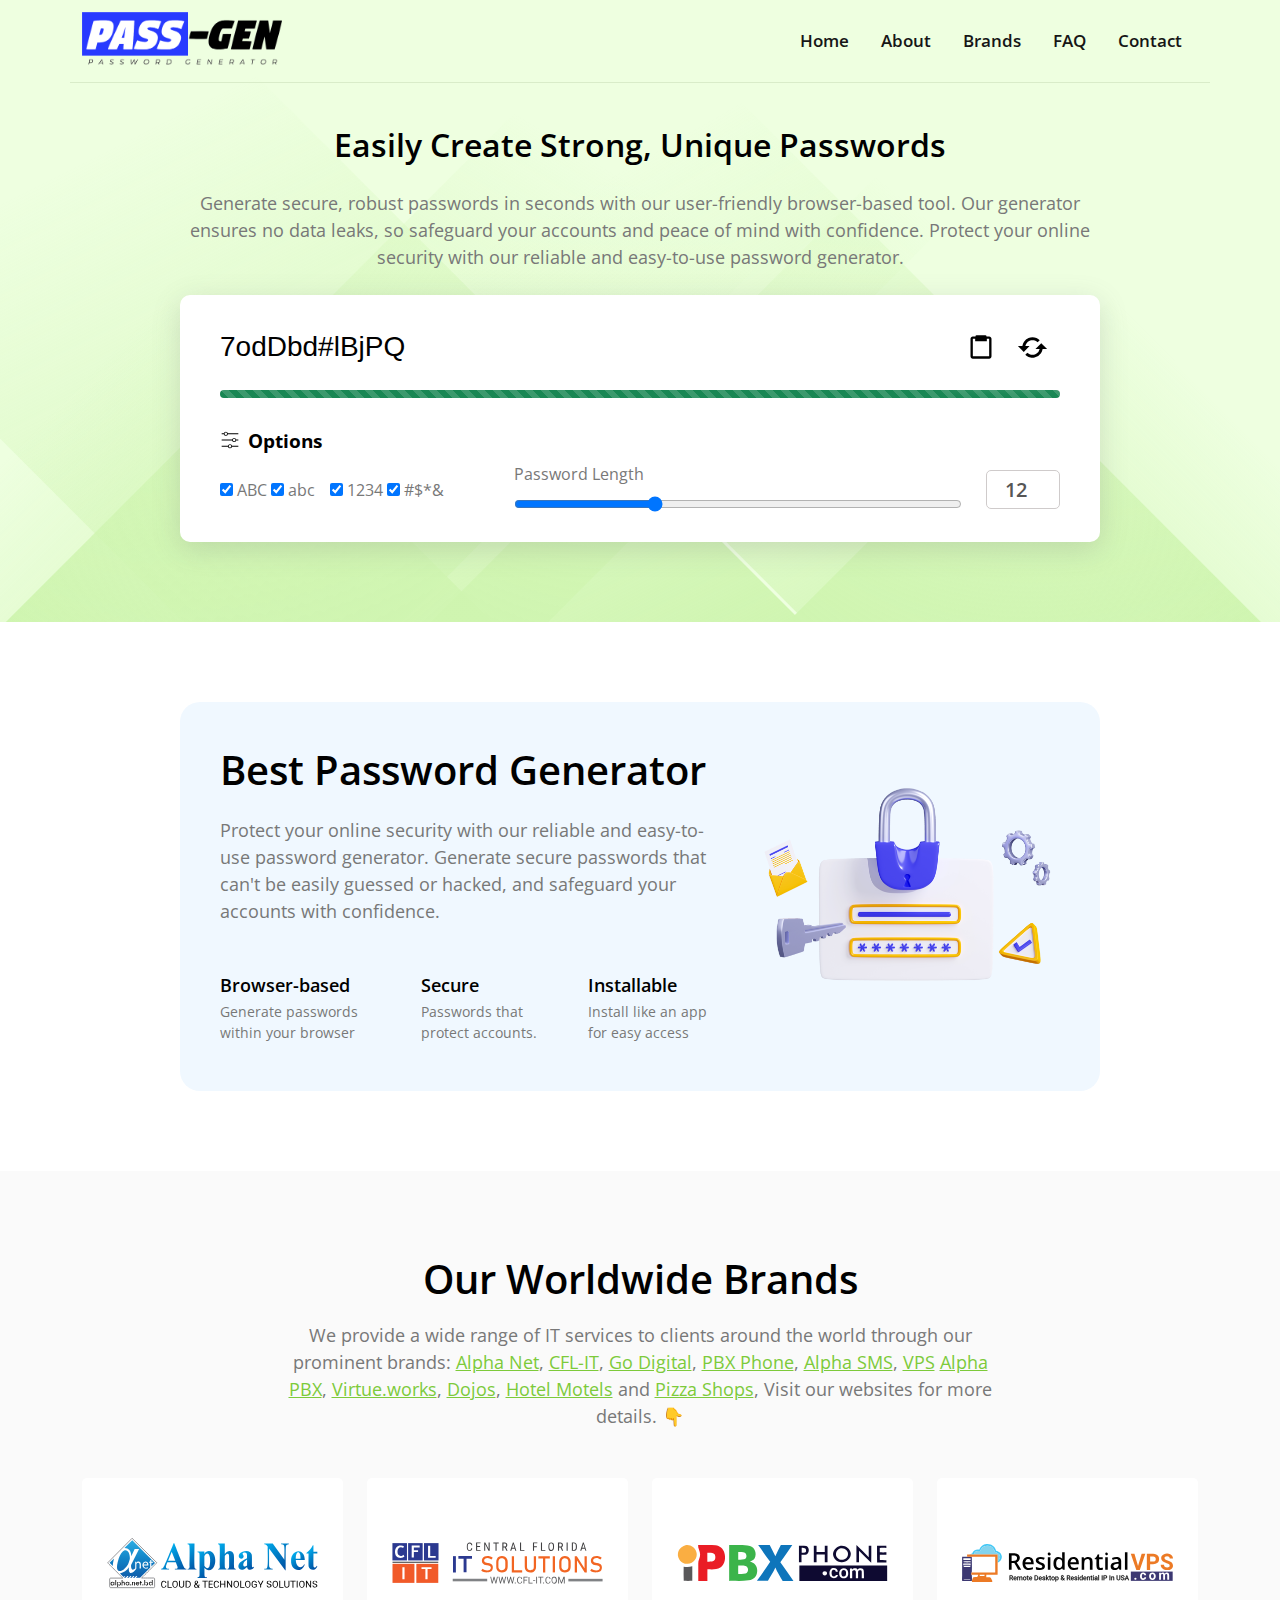
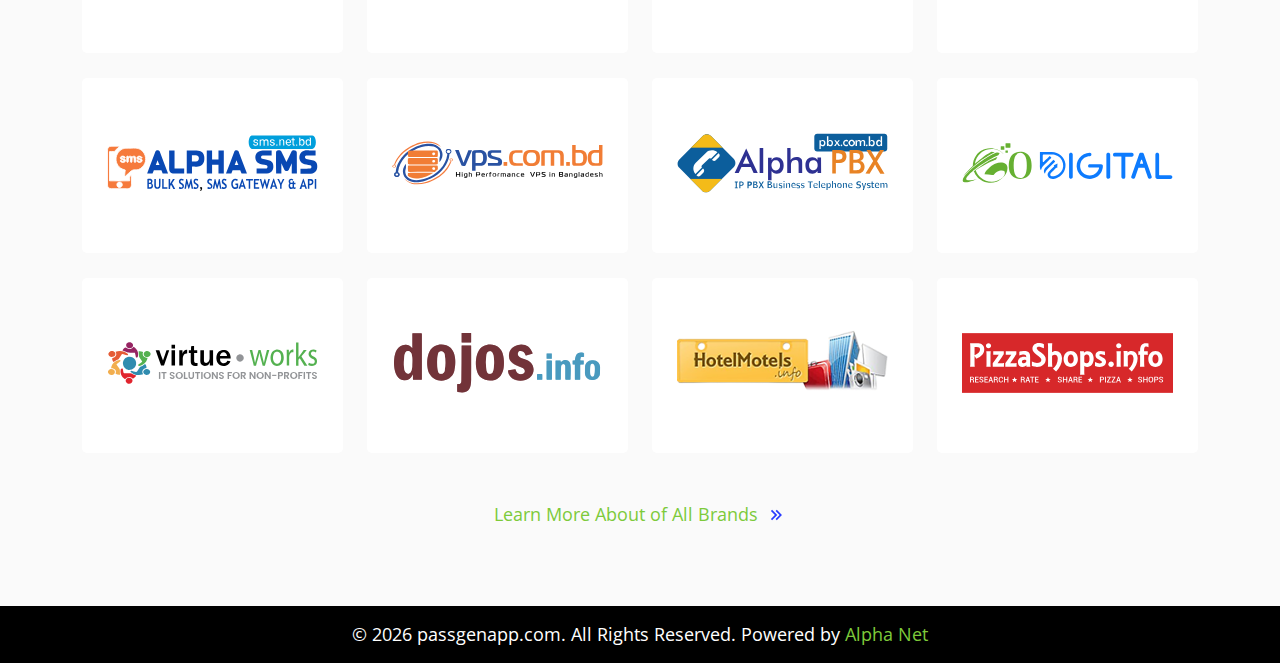
==== index.html @ 4204bedf "pass gen app" ====
<!DOCTYPE html>
<html lang="en">


<!-- Mirrored from passgenapp.com/ by HTTrack Website Copier/3.x [XR&CO'2014], Mon, 18 Mar 2024 10:33:12 GMT -->

<head>
  <meta charset="UTF-8">
  <meta http-equiv="X-UA-Compatible" content="IE=edge">
  <meta name="viewport" content="width=device-width, initial-scale=1.0">
  <title>Password Generator – Create Strong, Secure Passwords Instantly</title>
  <link rel="shortcut icon" type="image/x-icon" href="favicon.ico">

  <!-- Primary Meta Tags -->
  <meta name="title" content="Password Generator – Create Strong, Secure Passwords Instantly">
  <meta name="description"
    content="Generate strong, secure passwords quickly and easily with our browser-based password generator. No need to worry about data leaks – our tool is completely in-browser.">
  <meta name="keywords"
    content="password generator, secure passwords, strong passwords, data privacy, browser-based, HTML, CSS, JS">
  <meta name="robots" content="index, follow">

  <!-- Open Graph / Facebook -->
  <meta property="og:type" content="website">
  <meta property="og:url" content="https://passgen.vmx.link/">
  <meta property="og:title" content="Password Generator - Create Strong, Secure Passwords Instantly">
  <meta property="og:description"
    content="Generate strong, secure passwords quickly and easily with our browser-based password generator. No need to worry about data leaks – our tool is completely in-browser.">
  <meta property="og:image" content="./passgenapp-og-img.jpg">

  <!-- Twitter -->
  <meta property="twitter:card2" content="summary_large_image">
  <meta property="twitter:url" content="https://passgen.vmx.link/">
  <meta property="twitter:title" content="Password Generator - Create Strong, Secure Passwords Instantly">
  <meta property="twitter:description"
    content="Generate strong, secure passwords quickly and easily with our browser-based password generator. No need to worry about data leaks – our tool is completely in-browser.">
  <meta property="twitter:image" content="./passgenapp-og-img.jpg">

  <link rel="preconnect" href="https://fonts.googleapis.com/">
  <link rel="preconnect" href="https://fonts.gstatic.com/" crossorigin>
  <link href="https://fonts.googleapis.com/css2?family=Open+Sans:wght@400;600&amp;display=swap" rel="stylesheet">
  <link rel="manifest" href="manifest.json">
  <link rel="stylesheet" href="style/style.css">

  <link rel="stylesheet" href="style/bootstrap-grid.css" />

  <style>
    .section-title {
      text-transform: capitalize;
      font-size: 2.5rem;
      font-weight: 600;
      margin: 0 0 20px 0;
    }

    .more_btn {
      font-size: 18px;
      transition: 0.4s;
      display: inline-flex;
      align-items: center;
      color: #7dca3a !important;
    }

    .more_btn img {
      margin-top: 2px;
      width: 20px;
      height: 20px;
      margin-left: 8px;
      transition: 0.5s;
    }

    .bran_link a {
      text-decoration: underline !important;
      color: #7dca3a !important;
    }
  </style>

</head>

<body>

  <section class="hero-sec pb-80">

    <div class="container" style="border-bottom: 1px solid #d9ecc9;margin-bottom: 40px">
      <div class="top-nav">
        <div>
          <a href="/passgenapp/"><img src="passgen-logo.png" width="200" alt="logo" loading="lazy" /></a>
        </div>
        <ul class="menu">
          <li><a href="/passgenapp/">Home</a></li>
          <li><a href="/passgenapp/about.html">About</a></li>
          <li><a href="/passgenapp/brands.html">Brands</a></li>
          <li><a href="/passgenapp/faq.html">FAQ</a></li>

          <li><a href="/passgenapp/contact.html">Contact</a></li>
        </ul>
      </div>
    </div>
    <div class="custom-container">
      <div class="content">
        <div class="title">
          <h1>Easily Create Strong, Unique Passwords</h1>
          <p>Generate secure, robust passwords in seconds with our user-friendly browser-based tool. Our
            generator ensures no data leaks, so safeguard your accounts and peace of mind with confidence.
            Protect your online security with our reliable and easy-to-use password generator.</p>
        </div>
        <div class="generator-wrapper">
          <div class="generator">
            <div class="generator-inner">
              <div class="input-container">
                <input type="text" value="" id="password">
              </div>
              <div class="button-container">
                <div class="copy-button" title="Copy to clipboard">
                  <svg xmlns="http://www.w3.org/2000/svg" width="28" height="28" viewBox="0 0 24 24">
                    <path
                      d="M19 3h-2.25a1 1 0 0 0-1-1h-7.5a1 1 0 0 0-1 1H5c-1.103 0-2 .897-2 2v15c0 1.103.897 2 2 2h14c1.103 0 2-.897 2-2V5c0-1.103-.897-2-2-2zm0 17H5V5h2v2h10V5h2v15z">
                    </path>
                  </svg>
                </div>
                <div class="re-generate-button" title="Re-Generate">
                  <svg xmlns="http://www.w3.org/2000/svg" width="35" height="35" viewBox="0 0 24 24"
                    style="fill: rgba(0, 0, 0, 1);">
                    <path
                      d="M10 11H7.101l.001-.009a4.956 4.956 0 0 1 .752-1.787 5.054 5.054 0 0 1 2.2-1.811c.302-.128.617-.226.938-.291a5.078 5.078 0 0 1 2.018 0 4.978 4.978 0 0 1 2.525 1.361l1.416-1.412a7.036 7.036 0 0 0-2.224-1.501 6.921 6.921 0 0 0-1.315-.408 7.079 7.079 0 0 0-2.819 0 6.94 6.94 0 0 0-1.316.409 7.04 7.04 0 0 0-3.08 2.534 6.978 6.978 0 0 0-1.054 2.505c-.028.135-.043.273-.063.41H2l4 4 4-4zm4 2h2.899l-.001.008a4.976 4.976 0 0 1-2.103 3.138 4.943 4.943 0 0 1-1.787.752 5.073 5.073 0 0 1-2.017 0 4.956 4.956 0 0 1-1.787-.752 5.072 5.072 0 0 1-.74-.61L7.05 16.95a7.032 7.032 0 0 0 2.225 1.5c.424.18.867.317 1.315.408a7.07 7.07 0 0 0 2.818 0 7.031 7.031 0 0 0 4.395-2.945 6.974 6.974 0 0 0 1.053-2.503c.027-.135.043-.273.063-.41H22l-4-4-4 4z">
                    </path>
                  </svg>
                </div>
              </div>
            </div>
            <div class="progress">
              <div class="bar"></div>
            </div>
          </div>
          <div class="options">
            <div class="header">
              <h3 style="display: flex;align-items: center;gap: 8px;margin-bottom: 10px">
                <svg xmlns="http://www.w3.org/2000/svg" version="1.1" xmlns:xlink="http://www.w3.org/1999/xlink"
                  xmlns:svgjs="http://svgjs.com/svgjs" width="20" height="20" x="0" y="0" viewBox="0 0 48 48"
                  style="enable-background:new 0 0 512 512" xml:space="preserve" class="">
                  <g>
                    <path fill="#000000" fill-rule="nonzero"
                      d="M24 34a5.002 5.002 0 0 1 4.9 4H44v2l-15.1.001a5.002 5.002 0 0 1-9.8 0L4 40v-2h15.1a5.002 5.002 0 0 1 4.9-4zm0 2a3 3 0 1 0 0 6 3 3 0 0 0 0-6zm10-17a5.002 5.002 0 0 1 4.9 4H44v2l-5.1.001a5.002 5.002 0 0 1-9.8 0L4 25v-2h25.1a5.002 5.002 0 0 1 4.9-4zm0 2a3 3 0 1 0 0 6 3 3 0 0 0 0-6zM14 4a5.002 5.002 0 0 1 4.9 4H44v2l-25.1.001a5.002 5.002 0 0 1-9.8 0L4 10V8h5.1A5.002 5.002 0 0 1 14 4zm0 2a3 3 0 1 0 0 6 3 3 0 0 0 0-6z"
                      data-original="#000000"></path>
                  </g>
                </svg>
                <span>Options</span>
              </h3>
            </div>
            <div class="option-body">
              <div class="check-container">
                <div class="check-group">
                  <label class="form-control">
                    <input id="uppercase" type="checkbox" checked />
                    <span>ABC</span>
                  </label>
                  <label class="form-control">
                    <input id="lowercase" type="checkbox" checked />
                    <span>abc</span>
                  </label>
                </div>
                <div class="check-group">
                  <label class="form-control">
                    <input id="number" type="checkbox" checked />
                    <span>1234</span>
                  </label>
                  <label class="form-control">
                    <input id="symbol" type="checkbox" checked />
                    <span>#$*&</span>
                  </label>
                </div>
              </div>
              <div class="range-container">
                <div class="range-content">
                  <div class="range-slide">
                    <label style="display: block; margin-bottom: 10px;">Password Length</label>
                    <input class="slider" type="range" min="4" max="30" value="12" id="slide">
                  </div>
                  <div class="range-input">
                    <input type="number" min="4" max="30" value="12" id="range">
                  </div>
                </div>
              </div>
            </div>
          </div>
        </div>
      </div>
    </div>
  </section>


  <section class="features ptb-80">
    <div class="custom-container">
      <div class="content">
        <div class="features-inner">
          <div>
            <div>
              <h2 class="features-title">Best Password
                Generator</h2>
              <p>Protect your online security with our reliable and easy-to-use password generator.
                Generate secure passwords that
                can't be easily guessed or hacked, and safeguard your accounts with confidence.</p>
            </div>

            <div class="feature-list">
              <div class="feature">
                <h3 class="title">Browser-based</h3>
                <p>Generate passwords within your browser
                </p>
              </div>
              <div class="feature">
                <h3 class="title">Secure</h3>
                <p>Passwords that protect accounts.
                </p>
              </div>
              <div class="feature">
                <h3 class="title">Installable</h3>
                <p>Install like an app for easy access
                </p>
              </div>
            </div>
          </div>
          <div>
            <img src="security.png" width="410" height="246" loading="lazy">
          </div>
        </div>

      </div>
    </div>




  </section>


  <section class="hero-sec ptb-80" style="background-image: none; background-color: #f2f2f261;">

    <div class="container ">

      <div class="row justify-content-center">
        <div class="col-md-8 mb-5">
          <h2 class=" mb-3 section-title text-center">Our Worldwide Brands</h2>


          <p class="text-center bran_link">We provide a wide range of IT services to clients around the world through
            our
            prominent brands: <a href="https://alpha.net.bd/" target="_blank">Alpha Net</a>,
            <a href="https://www.cfl-it.com/" target="_blank">CFL-IT</a>,
            <a href="https://www.godigital.com.bd/" target="_blank">Go Digital</a>,
            <a href="https://ipbxphone.com/" target="_blank">PBX Phone</a>,
            <a href="https://www.sms.net.bd/" target="_blank">Alpha SMS</a>,
            <a href="https://www.vps.com.bd/" target="_blank">VPS</a>
            <a href="https://www.pbx.com.bd/" target="_blank">Alpha PBX</a>,
            <a href="https://virtue.works/" target="_blank">Virtue.works</a>,
            <a href="https://dojos.info/" target="_blank">Dojos</a>,
            <a href="https://www.hotelmotels.info/" target="_blank"> Hotel Motels</a>
            and
            <a href="https://www.pizzashops.info/" target="_blank"> Pizza Shops</a>,
            Visit our websites for more details. 👇
          </p>

        </div>
      </div>

      <div class="row justify-content-center">

        <div class="col-lg-3 col-md-4 col-6">
          <a href="https://alpha.net.bd/" target="_blank">
            <div class="card2 ">
              <div class="text-center">
                <img src="./img/brands/alpha_net.svg" alt="Alpha Net" loading="lazy">
              </div>
            </div>
          </a>
        </div>

        <div class="col-lg-3 col-md-4 col-6">
          <a href="https://www.cfl-it.com/" target="_blank">
            <div class="card2 ">
              <div class="text-center">
                <img src="./img/brands/cfl-it.svg" alt="Central Florida IT Solutions" loading="lazy">
              </div>
            </div>
          </a>
        </div>

        <div class="col-lg-3 col-md-4 col-6">
          <a href="https://ipbxphone.com/" target="_blank">
            <div class="card2 ">
              <div class="text-center">
                <img src="./img/brands/ipbxphone.svg" alt="IPBX Phone" loading="lazy">
              </div>
            </div>
          </a>
        </div>

        <div class="col-lg-3 col-md-4 col-6">
          <a href="https://residentialvps.com/" target="_blank">
            <div class="card2 ">
              <div class="text-center">
                <img src="./img/brands/residential_vps.svg" alt="Residential VPS" loading="lazy">
              </div>
            </div>
          </a>
        </div>

        <div class="col-lg-3 col-md-4 col-6">
          <a href="https://www.sms.net.bd/" target="_blank">
            <div class="card2 ">
              <div class="text-center">
                <img src="./img/brands/alpha_sms.svg" alt="Alpha SMS" loading="lazy">
              </div>
            </div>
          </a>
        </div>

        <div class="col-lg-3 col-md-4 col-6">
          <a href="https://www.vps.com.bd/" target="_blank">
            <div class="card2 ">
              <div class="text-center">
                <img src="./img/brands/vps.com.bd.svg" alt="VPS.com.bd" loading="lazy">
              </div>
            </div>
          </a>
        </div>

        <div class="col-lg-3 col-md-4 col-6">
          <a href="https://www.pbx.com.bd/" target="_blank">
            <div class="card2 ">
              <div class="text-center">
                <img src="./img/brands/alpha_pbx.svg" alt="Alpha PBX" loading="lazy">
              </div>
            </div>
          </a>
        </div>

        <div class="col-lg-3 col-md-4 col-6">
          <a href="https://www.godigital.com.bd/" target="_blank">
            <div class="card2 ">
              <div class="text-center">
                <img src="./img/brands/godigital.svg" alt="Go Digital BD" loading="lazy">
              </div>
            </div>
          </a>
        </div>

        <div class="col-lg-3 col-md-4 col-6">
          <a href="https://virtue.works/" target="_blank">
            <div class="card2 ">
              <div class="text-center">
                <img src="./img/brands/virtue-work.svg" alt="Virtue Works" loading="lazy">
              </div>
            </div>
          </a>
        </div>

        <div class="col-lg-3 col-md-4 col-6">
          <a href="https://dojos.info/" target="_blank">
            <div class="card2 ">
              <div class="text-center">
                <img src="./img/brands/dojos-info.svg" alt="Dojos Info" loading="lazy">
              </div>
            </div>
          </a>
        </div>

        <div class="col-lg-3 col-md-4 col-6">
          <a href="https://www.hotelmotels.info/" target="_blank">
            <div class="card2 ">
              <div class="text-center">
                <img src="./img/brands/hotel-motels.png" alt="Hotel Motels" loading="lazy">
              </div>
            </div>
          </a>
        </div>

        <div class="col-lg-3 col-md-4 col-6">
          <a href="https://www.pizzashops.info/" target="_blank">
            <div class="card2 ">
              <div class="text-center">
                <img src="./img/brands/pizzashops-info.svg" alt="Pizza Shops" loading="lazy">
              </div>
            </div>
          </a>
        </div>
      </div>

      <div class="text-center">
        <a href="/passgenapp/brands.html" class="more_btn mt-4">Learn More About of All Brands<img
            src="./img/arrow-icon-2.svg" alt="arrow icon"></a>
      </div>

    </div>
  </section>


  <footer>
    <p>&copy; <span id="year">2024</span> passgenapp.com. All Rights Reserved. Powered by <a style="color: #7dca3a;"
        href="https://alpha.net.bd/">Alpha Net</a>
    </p>
  </footer>

  <div class="notification">
  </div>

  <script src="script/script.js"></script>

  <script>
    if ('serviceWorker' in navigator) {
      window.addEventListener('load', function () {
        navigator.serviceWorker.register('sw.js').then(function (registration) {
          console.log('serviceWorker registration successful with scope: ', registration.scope);
        }, function (err) {
          console.log('serviceWorker registration failed: ', err);
        });
      });
    }
  </script>

</body>


</html>
---- style/style.css ----
:root {
  --font-family: 'Open Sans', sans-serif;
  --primary-clr: #283aff;
}

* {
  box-sizing: border-box;
  margin: 0;
  padding: 0;
}

body {
  font-family: var(--font-family);
  color: #787878;
}

p {
  font-size: 18px;
  line-height: 1.5;
}

a {
  font-size: 18px;
  color: var(--primary-clr);
  transition: 0.4s;
  /* display: inline-flex; */
  align-items: center;
}

a:hover {
  color: #606be0;
}

h1,
h2,
h3,
h4,
h5,
h6 {
  color: #000;
  margin-top: 0;
}

/* section {
    display: flex;
    align-items: center;
    justify-content: center;
} */



.brand-logo img {
  max-width: 100%;
  height: auto;
  margin-bottom: 30px;
}

.custom-container {
  margin: 0 auto;
  width: 100%;
  padding: 0 20px;
  max-width: 960px;
}

.content {
  width: 100%;
  display: flex;
  flex-direction: column;
  justify-content: center;
  align-items: center;
}

img {
  max-width: 100%;
  height: auto;
}

.title {
  text-align: center;
}

.title h1 {
  font-size: 3rem;
  margin-bottom: 1rem;
  font-weight: 600;
  font-family: var(--font-family);
}

.title p {
  font-size: 20px;
  margin-top: 1.5rem;
  margin-bottom: 1.5rem;
}

.generator-wrapper {
  padding: 25px 40px;
  width: 100%;
  background: white;
  box-shadow: rgba(100, 100, 111, 0.2) 0px 7px 29px 0px;
  border-radius: 10px;
}

.generator {
  position: relative;
  overflow: hidden;
}

.generator hr {
  margin: 20px 0;
  border: 1px solid #efefef;
}

.generator-inner {
  display: flex;
  align-items: center;
  justify-content: space-between;
}

.generator .button-container {
  display: flex;
  justify-content: space-between;
  align-items: center;
  box-shadow: white -12px 0 20px 0px;
}

.generator .button-container div {
  border-radius: 2rem;
  transition: 0.5s;
}

.generator .button-container div:hover {
  background: #ededed;
  border-radius: 2rem;
  transition: 0.5s;
}

.generator .progress {
  height: 8px;
  width: 100%;
  margin: 15px 0 30px 0;
  border-radius: 10px;
  background-color: #f2f2f2;
}

.generator .progress .bar {
  height: 100%;
  width: 50%;
  background-color: greenyellow;
  transition: 0.9s;
  border-radius: 5px;
  background-image: linear-gradient(45deg, rgba(255, 255, 255, .15) 25%, transparent 25%, transparent 50%, rgba(255, 255, 255, .15) 50%, rgba(255, 255, 255, .15) 75%, transparent 75%, transparent);
  background-size: 1rem 1rem;
}

.input-container {
  width: 100%;
}

.input-container input {
  border: 0px;
  font-size: 28px;
  width: 100%;
  font-weight: 500;
}

.input-container input:focus-visible {
  border: 0px;
  outline: 0px;
}

.button-container {
  width: 110px;
}

.copy-button,
.re-generate-button {
  display: flex;
  align-items: center;
  padding: 10px;
  font-size: 35px;
  cursor: pointer;
}


.options .header h1 {
  margin-top: 5px;
  margin-bottom: 5px;
  font-size: 20px;
  font-weight: 700;
  display: flex;
  align-items: center;
  gap: 8px;
}

.option-body {
  display: flex;
  justify-content: space-between;
  align-items: center;
}

.range-slide {
  height: 80%;
  width: 100%;
}

.range-input input {
  padding: 5px;
  text-align: center;
  border-radius: 5px;
  border: 1px solid #cfcbcb;
  font-family: var(--font-family);
  font-size: 20px;
  font-weight: 600;
  color: #565656;
}

.range-slide input {
  width: 95%;
}

.range-container {
  width: 65%;
}

.range-content {
  display: flex;
  align-items: center;
  width: 100%;
}

.check-item {
  height: 30px;
}

.check-item label {
  font-size: 20px;
  font-weight: 500;
}

/* .form-control {
  font-family: system-ui, sans-serif;
  font-size: 12px;
  font-weight: 400;
  line-height: 2.1;
  display: grid;
  grid-template-columns: 2em auto;
  gap: 0.5em;
  margin: 5px;
} */
.form-control {
  line-height: 2 !important;
}

.form-control>span {
  font-size: 1rem;
}

.check-container {
  display: flex;
  justify-content: end;
  gap: 15px;
}

.check-group {
  display: block;
}

label,
label input {
  cursor: pointer;
}

footer {
  text-align: center;
}

.notification {
  display: none;
  position: absolute;
  left: 50%;
  transform: translate(-50%, -50%);
  background: #23234e;
  top: 10%;
  border-radius: 50px;
  color: #fff;
  font-size: 16px;
  transition: 0.5s;
  padding: 15px 25px 15px 25px;
}


/**/

section.hero-sec {
  background-image: url('../hero-bg.svg');
  background-repeat: no-repeat;
  background-size: cover;
  background-color: #eeffe0;
}

/*About*/

.top-nav {
  display: flex;
  flex-direction: row;
  align-items: center;
  justify-content: space-between;
  /* W3C, IE 10+/ Edge, Firefox 16+, Chrome 26+, Opera 12+, Safari 7+ */
  padding: 12px 0px;
}

.menu {
  display: flex;
  flex-direction: row;
  list-style-type: none;
  margin: 0;
  padding: 0;
}

.menu>li {
  margin: 0 1rem;
}

.menu>li a {
  text-decoration: none;
  color: #161616;
  font-size: 17px;
  font-weight: 600;
  transition: all .1s ease;
}

.menu>li:hover a {
  color: #000
}

.menu-button-container {
  display: none;
  height: 100%;
  width: 30px;
  cursor: pointer;
  flex-direction: column;
  justify-content: center;
  align-items: center;
}


.text-center {
  text-align: center;
}

.pb-20 {
  padding-bottom: 20px
}

.pb-40 {
  padding-bottom: 40px
}

.ptb-50 {
  padding: 50px 0px
}

.ptb-80 {
  padding: 80px 0;
}

.pb-80 {
  padding-bottom: 80px;
}

h1 {
  font-size: 32px;
}

a {
  text-decoration: none;
}

.card {
  padding: 15px;
  background-color: #fff;
  border-radius: 5px;
  transition: .3s all ease;

}

.card:hover,
.card2:hover {
  box-shadow: 0 0 20px rgba(0, 0, 0, .08);
}

.card h3 {
  padding-top: 15px;
}

.card p {
  margin: 10px 0px;
  color: #787878;
}

.card img {
  border-radius: 5px;
}

.bg-lighter {
  background-color: rgb(247, 247, 249);
}

.img-fluid {
  max-width: 100%;
  height: auto;
}

.card-info a {
  font-weight: 600;
}

.card-info a:hover {
  border-bottom: 1px solid #23234e;
}

.card2 {
  background-color: white;
  padding: 45px 25px;
  text-align: center;
  border-radius: 5px;
  transition: .3s all ease;
  border: 0px solid #d8d8d8;
  margin-bottom: 25px;
}

.card2 img {
  width: 100%;
  height: 80px;
  object-fit: contain;
}

.lead-text {
  font-size: 18px;
}

.text-justify {
  text-align: justify;
}

.title-decor,
.sec-title {
  text-transform: uppercase;
  position: relative;
}

.title-decor::before,
.sec-title::before {
  content: "";
  position: absolute;
  bottom: 0;
  height: 5px;
  width: 55px;
  background-color: var(--primary-clr);
}

.title-decor::after,
.sec-title::after {
  content: "";
  position: absolute;
  bottom: 2px;
  height: 1px;
  background-color: var(--primary-clr);
}

.title-decor {
  padding-bottom: 14px;
}

.title-decor::before {
  left: 0;
}

.title-decor::after {
  left: 0;
  width: 95%;
  max-width: 255px;
}

.sec-title {
  font-size: 38px;
  margin-bottom: 36px;
  padding-bottom: 16px;
}

.sec-title::before {
  left: 50%;
  transform: translateX(-50%);
}

.sec-title::after {
  left: 0;
  right: 0;
  width: 95%;
  max-width: 255px;
  margin: 0 auto;
}

.info-card {
  overflow: hidden;
}

.info-card .info-title {
  font-size: 28px;
}

.info-card .brand-img {
  border-radius: 5px;
  padding: 50px;
  height: 100%;
  min-height: 400px;
  display: flex;
  justify-content: center;
  align-items: center;
  background: url('../img/bg-1.png') no-repeat center center/cover;
}

.info-card a {
  font-size: 18px;
  transition: 0.4s;
  display: inline-flex;
  align-items: center;
}

.info-card a img {
  margin-top: 2px;
  width: 20px;
  height: 20px;
  margin-left: 8px;
  transition: 0.5s;
}

.info-card a:hover img {
  margin-left: 16px;
}

.list-style {
  list-style-type: none;
  padding: 0;
  margin: 0;
}

.list-style li {
  display: flex;
  align-items: center;
  margin-bottom: 10px;
}

.list-style li img {
  width: 20px;
  height: 20px;
  margin-right: 10px;
}

.list-style li span a {
  text-decoration: none;
  color: #787878;
}

/* Responsive */
@media (max-width: 1366px) {
  .title p {
    font-size: 18px;
  }

  .title h1 {
    font-size: 2rem;
  }

  .notification {
    width: 70%;
    text-align: center;
  }
}

@media (max-width: 991px) {
  .card2 {
    padding: 25px 20px;
  }

  .info-card .brand-img {
    min-height: 300px;
  }
}

@media (max-width: 768px) {
  .input-container input {
    font-size: 22px;
  }

  .generator {
    flex-direction: column;
  }

  .option-body {
    flex-direction: column;
  }

  .check-container {
    justify-content: center;
  }

  .range-container {
    width: 100%;
    margin-top: 1rem;
  }

  .notification {
    width: 80%;
  }

  .title p {
    text-align: justify;
  }

  .generator-wrapper {
    padding-left: 20px;
    padding-right: 20px;
  }

  .sec-title {
    font-size: 36px;
  }
}

.display-grid {
  display: grid;
  grid-template-columns: repeat(3, 1fr);
  grid-gap: 15px;
}

.grid-item {
  width: 100%;
}

section.features {
  background-color: #fff;
}

.features-inner {
  display: flex;
  align-items: center;
  justify-content: space-between;
  flex-wrap: wrap;
  gap: 2em;
  width: 100%;
  background: #f0f8ff;
  padding: 2.5rem;
  border-radius: 1.25rem;
}

.features-inner>:nth-child(1) {
  width: 60%;
}

.features-inner>:nth-child(2) {
  width: 36%;
}


.features-title {
  font-size: 2.5rem;
  font-weight: 600;
  margin: 0 0 20px 0;
}

.feature-list {
  display: flex;
  justify-content: stretch;
  gap: 2em;
  margin-top: 2.5rem;
}

.feature {
  padding: 0.5em 0;
}


.feature .title {
  font-size: 1.1rem;
  font-weight: 600;
  margin-bottom: .25em;
  text-align: left;
}

.feature p {
  font-size: 0.875rem
}

@media screen and (max-width: 1024px) {

  .display-grid {
    grid-template-columns: repeat(1, 1fr);
  }

  .grid-item {
    min-height: 0px;
  }

  .feature .title {
    text-align: center;
  }

  .features-inner {
    flex-direction: column-reverse;
  }

  .features-inner>:nth-child(1) {
    width: 100%;
    text-align: center;
  }

  .features-inner>:nth-child(2) {
    width: 100%;
    text-align: center;
  }
}

@media (max-width: 500px) {

  .feature-list {
    flex-direction: column;
  }

  .sec-title {
    font-size: 32px;
  }

}

footer {
  background-color: #000;
  padding: 15px;
  color: #fff;
}

.card {
  background-color: #fff;
  border: 1px solid transparent;
  border-radius: .3rem;
  border-top: 3px solid transparent;
  box-shadow: 0 .76rem 1.52rem rgba(18, 38, 63, .03);
  display: flex;
  flex-direction: column;
  font-size: .875rem;
  margin-bottom: 1.5rem;
  position: relative;
  width: 100%;
  word-wrap: break-word;
}

.form-label {
  font-size: 1rem !important;
}
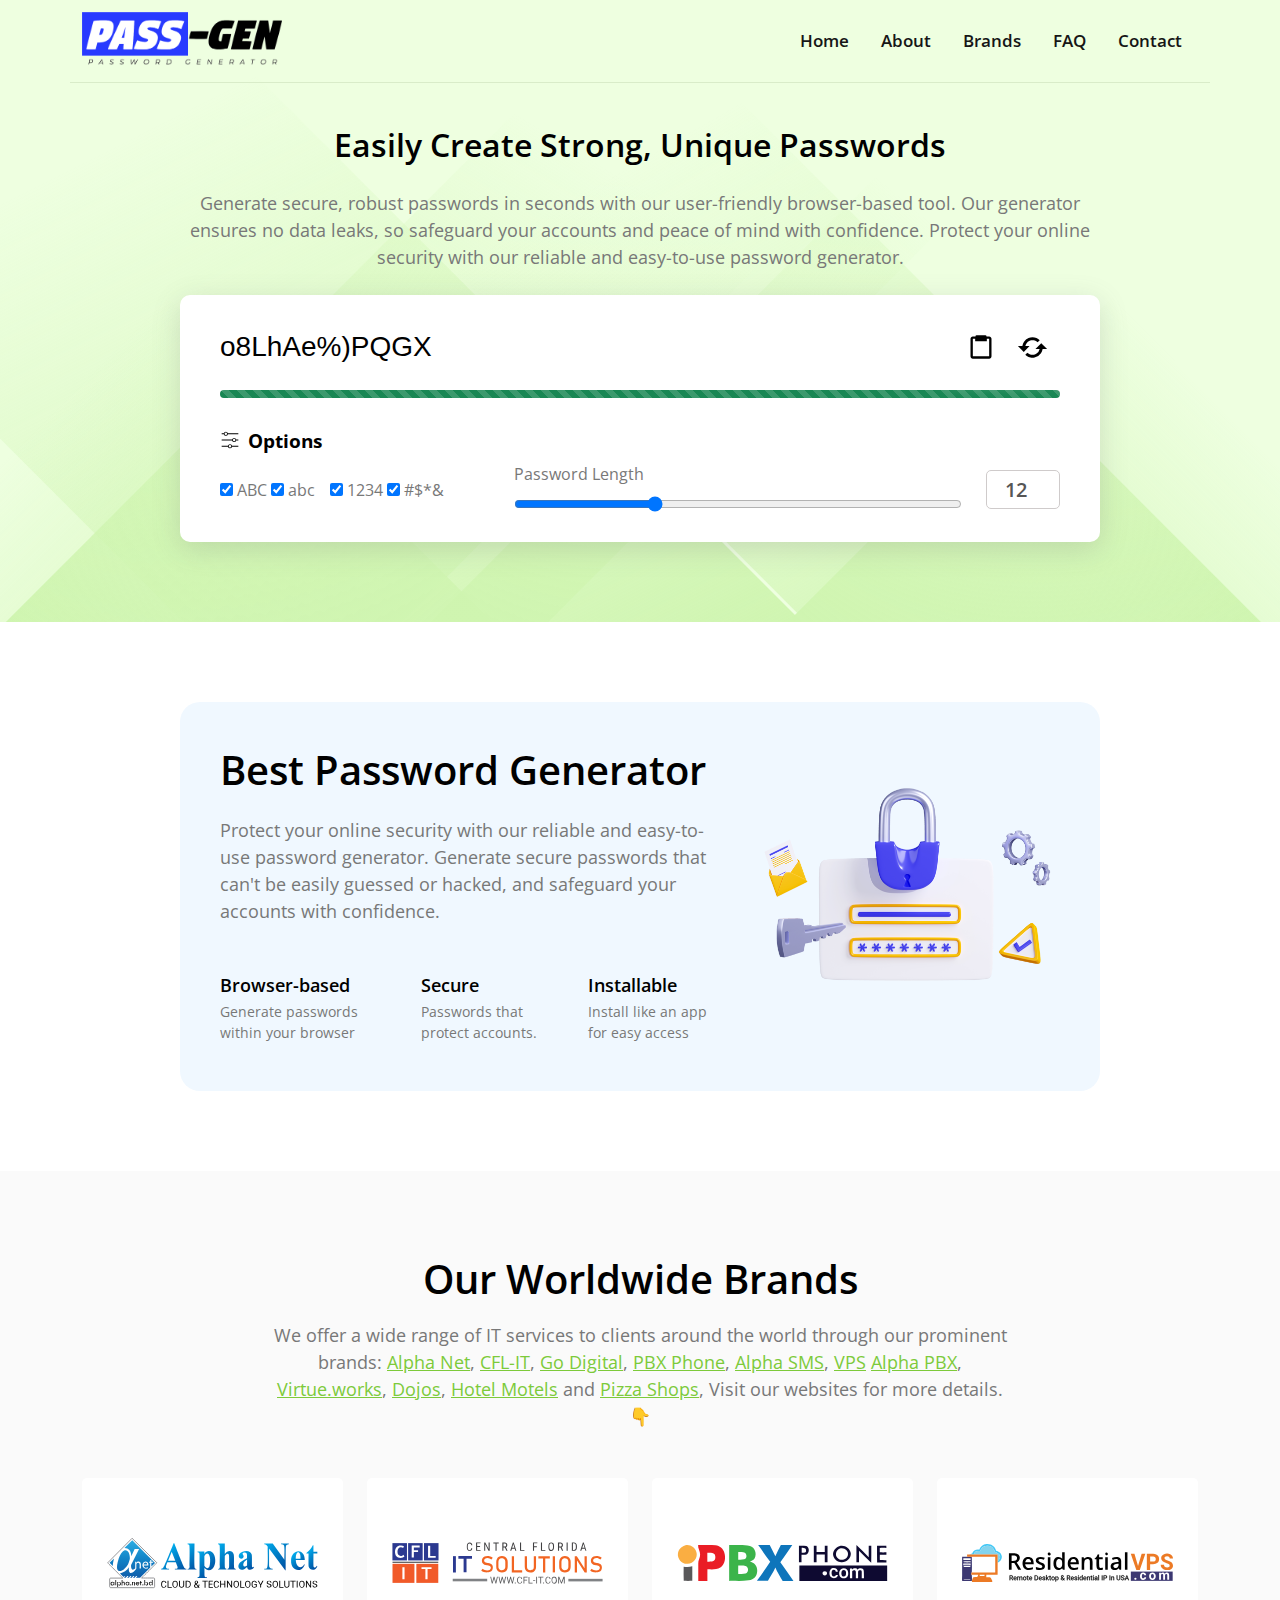
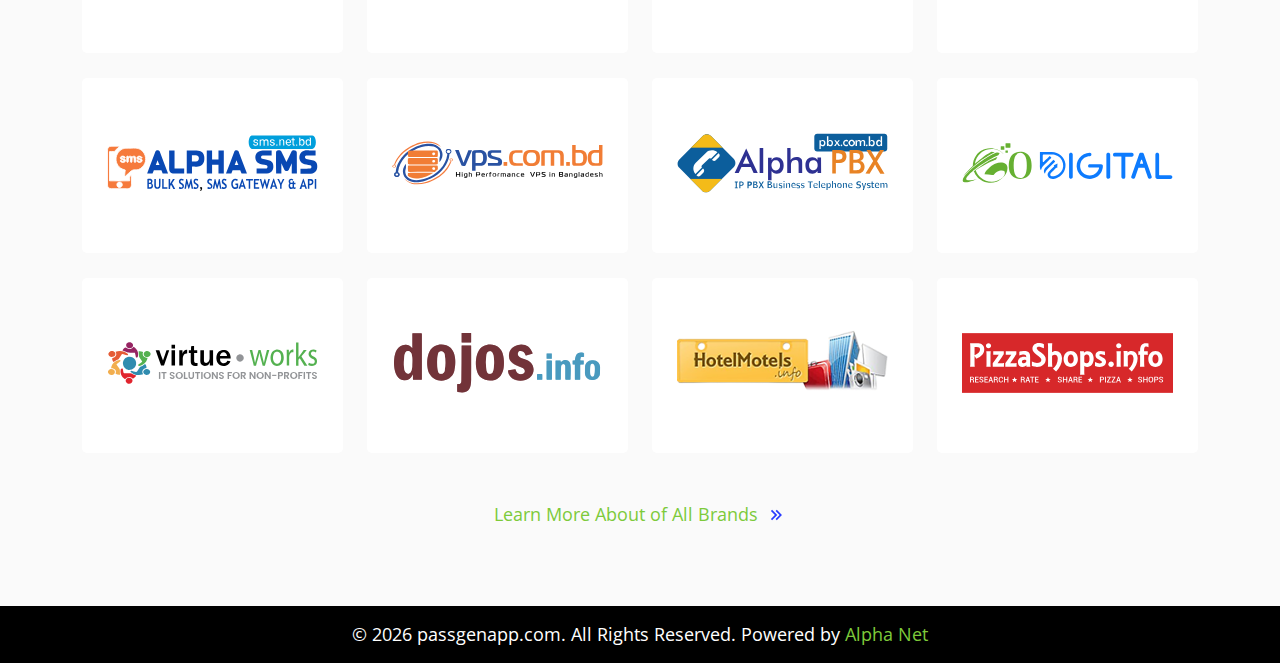
==== commit 2000a1c6: "text update" ====
--- a/index.html
+++ b/index.html
@@ -241,7 +241,7 @@
           <h2 class=" mb-3 section-title text-center">Our Worldwide Brands</h2>
 
 
-          <p class="text-center bran_link">We provide a wide range of IT services to clients around the world through
+          <p class="text-center bran_link">We offer a wide range of IT services to clients around the world through
             our
             prominent brands: <a href="https://alpha.net.bd/" target="_blank">Alpha Net</a>,
             <a href="https://www.cfl-it.com/" target="_blank">CFL-IT</a>,
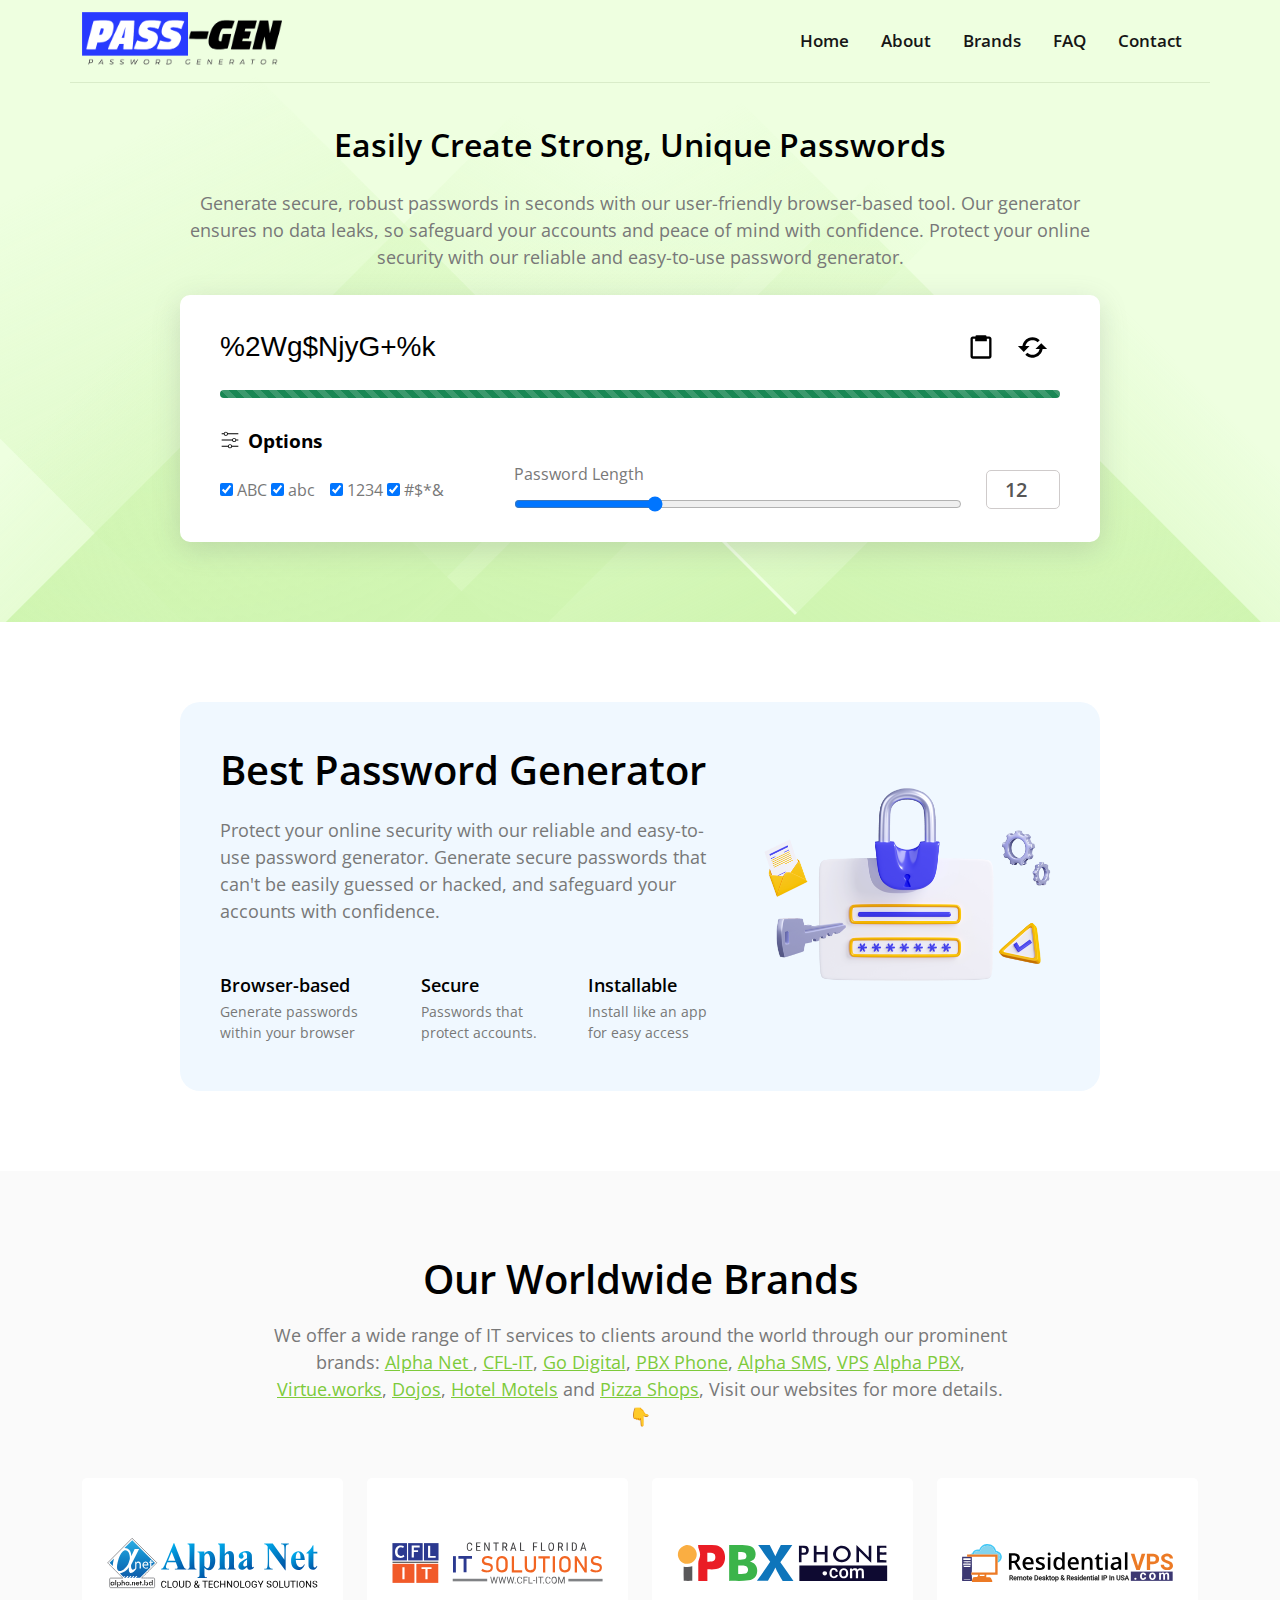
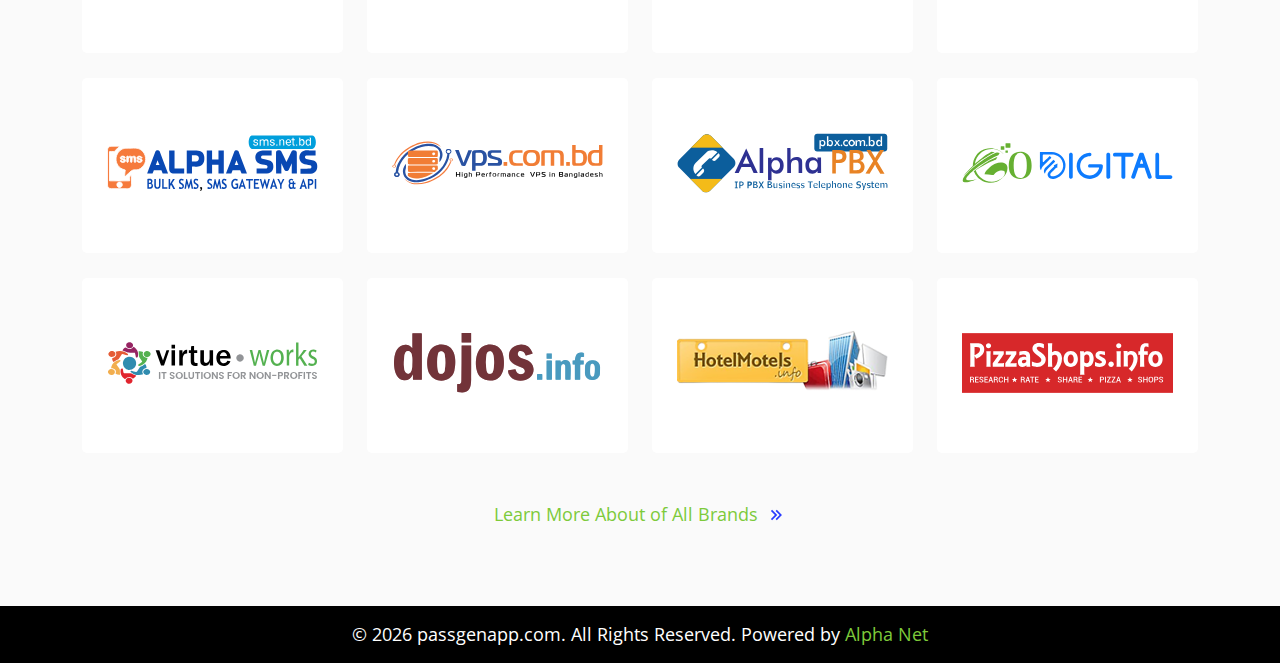
==== commit 718e5f7e: "content update" ====
--- a/index.html
+++ b/index.html
@@ -186,7 +186,6 @@
     </div>
   </section>
 
-
   <section class="features ptb-80">
     <div class="custom-container">
       <div class="content">
@@ -231,7 +230,6 @@
 
   </section>
 
-
   <section class="hero-sec ptb-80" style="background-image: none; background-color: #f2f2f261;">
 
     <div class="container ">
@@ -240,10 +238,8 @@
         <div class="col-md-8 mb-5">
           <h2 class=" mb-3 section-title text-center">Our Worldwide Brands</h2>
 
-
           <p class="text-center bran_link">We offer a wide range of IT services to clients around the world through
-            our
-            prominent brands: <a href="https://alpha.net.bd/" target="_blank">Alpha Net</a>,
+            our prominent brands: <a href="https://alpha.net.bd/" target="_blank"> Alpha Net </a>,
             <a href="https://www.cfl-it.com/" target="_blank">CFL-IT</a>,
             <a href="https://www.godigital.com.bd/" target="_blank">Go Digital</a>,
             <a href="https://ipbxphone.com/" target="_blank">PBX Phone</a>,
@@ -392,7 +388,6 @@
     </div>
   </section>
 
-
   <footer>
     <p>&copy; <span id="year">2024</span> passgenapp.com. All Rights Reserved. Powered by <a style="color: #7dca3a;"
         href="https://alpha.net.bd/">Alpha Net</a>
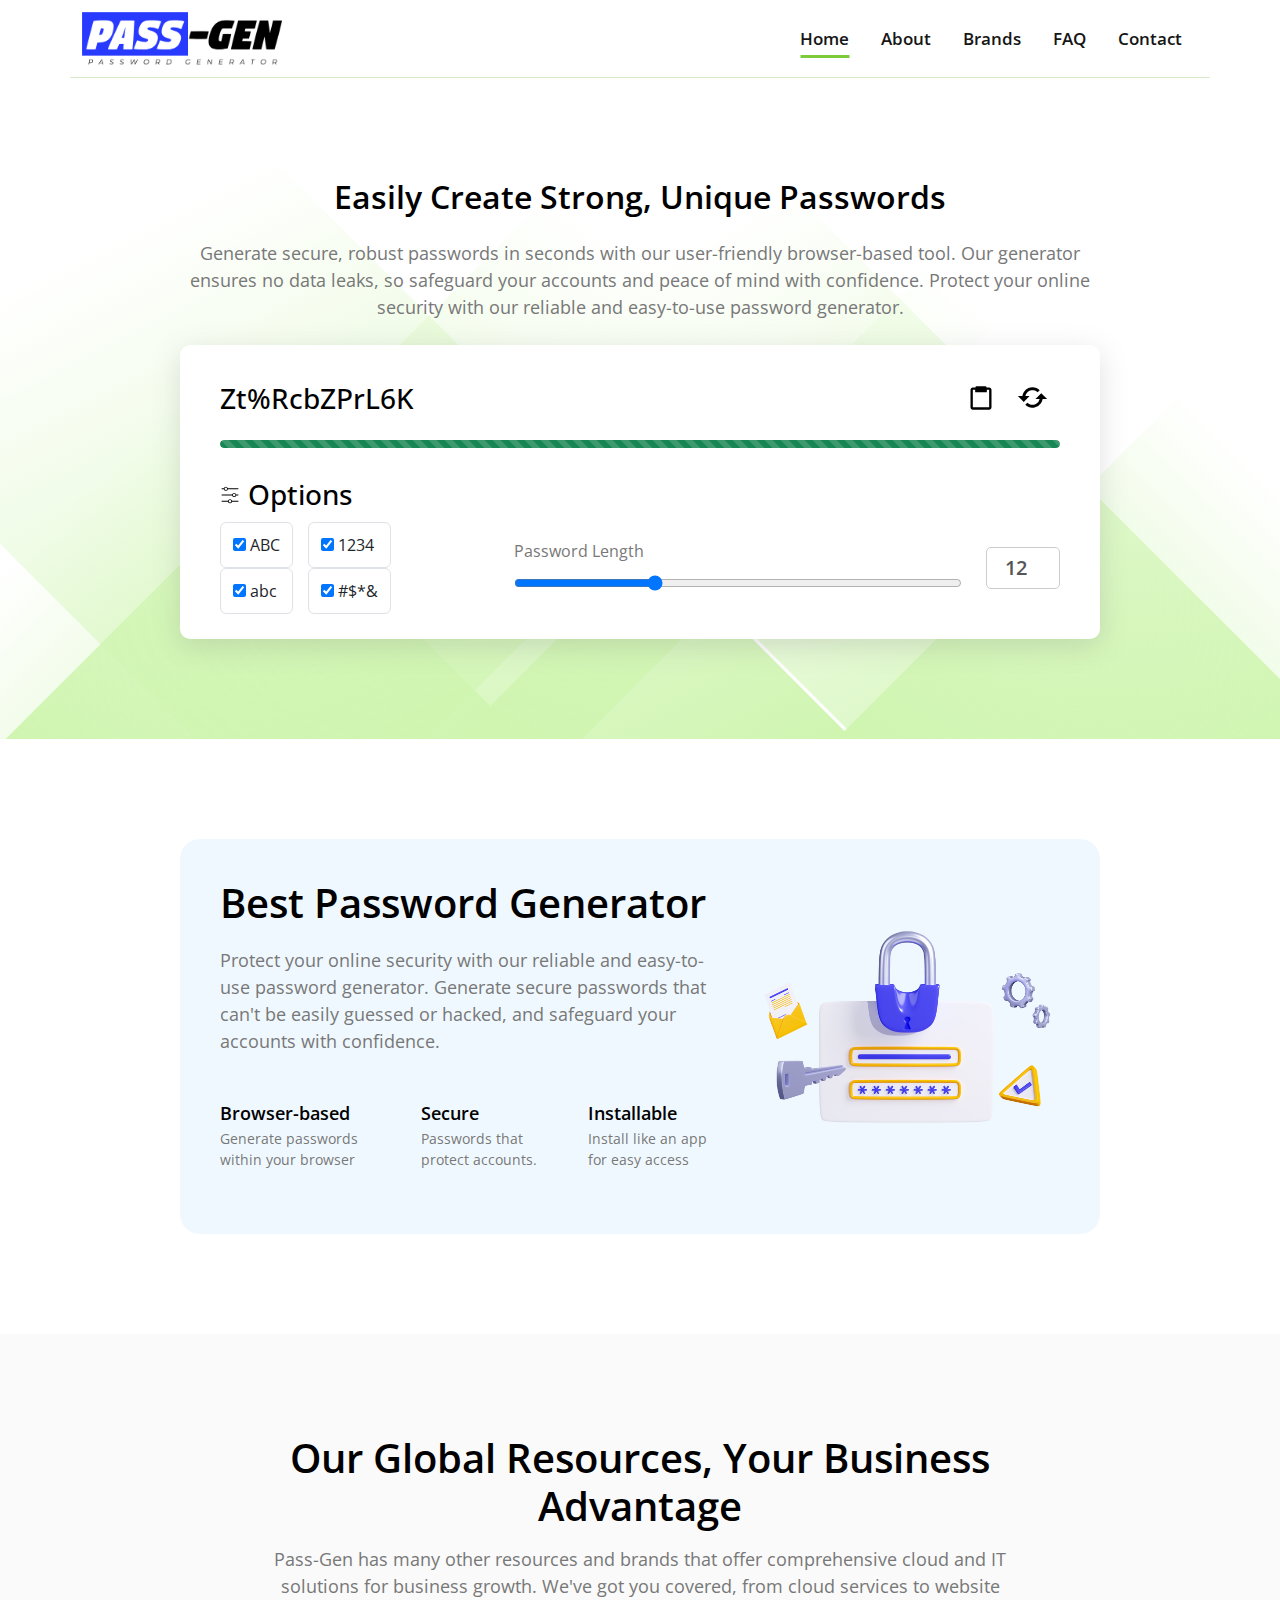
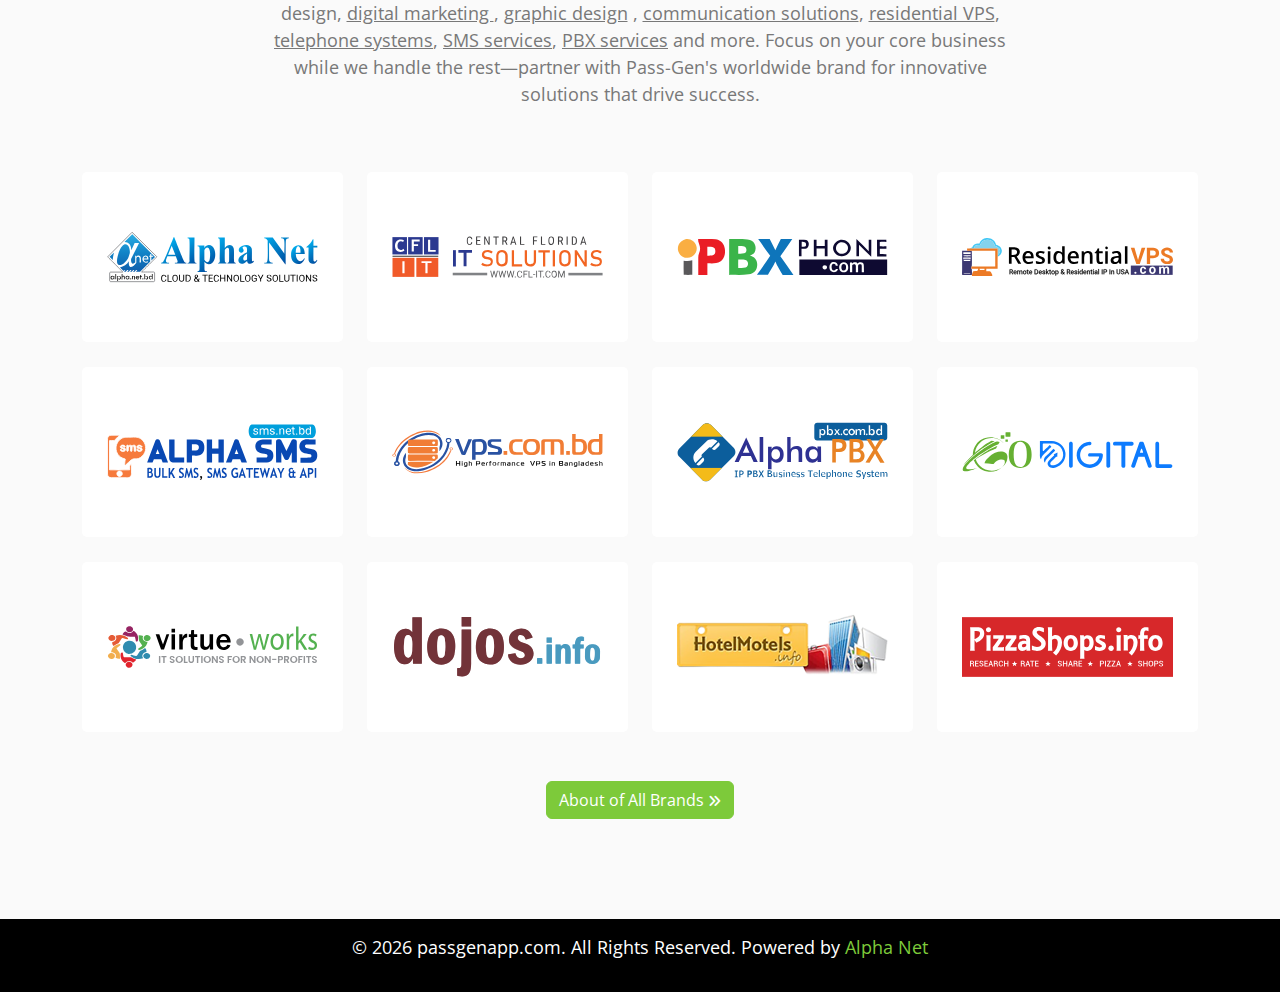
==== commit 89a73163: "all page updated" ====
--- a/index.html
+++ b/index.html
@@ -35,6 +35,9 @@
     content="Generate strong, secure passwords quickly and easily with our browser-based password generator. No need to worry about data leaks – our tool is completely in-browser.">
   <meta property="twitter:image" content="./passgenapp-og-img.jpg">
 
+  <link rel="stylesheet" href="https://cdnjs.cloudflare.com/ajax/libs/font-awesome/6.5.2/css/all.min.css" />
+  <link rel="stylesheet" href="https://cdnjs.cloudflare.com/ajax/libs/bootstrap/5.0.1/css/bootstrap.min.css" />
+
   <link rel="preconnect" href="https://fonts.googleapis.com/">
   <link rel="preconnect" href="https://fonts.gstatic.com/" crossorigin>
   <link href="https://fonts.googleapis.com/css2?family=Open+Sans:wght@400;600&amp;display=swap" rel="stylesheet">
@@ -52,24 +55,44 @@
     }
 
     .more_btn {
-      font-size: 18px;
-      transition: 0.4s;
-      display: inline-flex;
-      align-items: center;
-      color: #7dca3a !important;
-    }
-
-    .more_btn img {
-      margin-top: 2px;
-      width: 20px;
-      height: 20px;
-      margin-left: 8px;
-      transition: 0.5s;
-    }
-
-    .bran_link a {
+      color: #ffffff !important;
+      border-color: #7dca3a !important;
+      background-color: #7dca3a !important;
+    }
+
+    .more_btn:hover {
+      color: #fff !important;
+      background-color: #72be30 !important;
+      border-color: #72be30 !important;
+    }
+
+    .more_btn i {
+      font-size: 13px !important;
+    }
+
+    .more_btn:focus {
+      border: 0 solid !important;
+      box-shadow: 0 0 0 0 rgba(130, 138, 145, .5) !important;
+    }
+
+    .brand_link a {
       text-decoration: underline !important;
-      color: #7dca3a !important;
+      color: #787878 !important;
+    }
+
+    .menu>li>a {
+      position: relative;
+    }
+
+    .menu>li>.home::after {
+      content: "";
+      position: absolute;
+      width: 100%;
+      height: 3px;
+      left: 50%;
+      transform: translateX(-50%);
+      top: calc(100% + 5px);
+      background-color: #7dca3a;
     }
   </style>
 
@@ -77,23 +100,27 @@
 
 <body>
 
-  <section class="hero-sec pb-80">
-
-    <div class="container" style="border-bottom: 1px solid #d9ecc9;margin-bottom: 40px">
+  <section>
+
+    <div class="container" style="border-bottom: 1px solid #d9ecc9;">
       <div class="top-nav">
         <div>
           <a href="/passgenapp/"><img src="passgen-logo.png" width="200" alt="logo" loading="lazy" /></a>
         </div>
         <ul class="menu">
-          <li><a href="/passgenapp/">Home</a></li>
-          <li><a href="/passgenapp/about.html">About</a></li>
-          <li><a href="/passgenapp/brands.html">Brands</a></li>
-          <li><a href="/passgenapp/faq.html">FAQ</a></li>
-
-          <li><a href="/passgenapp/contact.html">Contact</a></li>
+          <li><a class="home" href="/passgenapp/">Home</a></li>
+          <li><a class="about" href="/passgenapp/about.html">About</a></li>
+          <li><a class="brand" href="/passgenapp/brands.html">Brands</a></li>
+          <li><a class="faq" href="/passgenapp/faq.html">FAQ</a></li>
+          <li><a class="contact" href="/passgenapp/contact.html">Contact</a></li>
+
         </ul>
       </div>
     </div>
+
+  </section>
+
+  <section class="hero-sec ptb-100">
     <div class="custom-container">
       <div class="content">
         <div class="title">
@@ -186,7 +213,7 @@
     </div>
   </section>
 
-  <section class="features ptb-80">
+  <section class="features ptb-100">
     <div class="custom-container">
       <div class="content">
         <div class="features-inner">
@@ -230,28 +257,28 @@
 
   </section>
 
-  <section class="hero-sec ptb-80" style="background-image: none; background-color: #f2f2f261;">
+  <section class="hero-sec ptb-100" style="background-image: none; background-color: #f2f2f261;">
 
     <div class="container ">
 
       <div class="row justify-content-center">
         <div class="col-md-8 mb-5">
-          <h2 class=" mb-3 section-title text-center">Our Worldwide Brands</h2>
-
-          <p class="text-center bran_link">We offer a wide range of IT services to clients around the world through
-            our prominent brands: <a href="https://alpha.net.bd/" target="_blank"> Alpha Net </a>,
-            <a href="https://www.cfl-it.com/" target="_blank">CFL-IT</a>,
-            <a href="https://www.godigital.com.bd/" target="_blank">Go Digital</a>,
-            <a href="https://ipbxphone.com/" target="_blank">PBX Phone</a>,
-            <a href="https://www.sms.net.bd/" target="_blank">Alpha SMS</a>,
-            <a href="https://www.vps.com.bd/" target="_blank">VPS</a>
-            <a href="https://www.pbx.com.bd/" target="_blank">Alpha PBX</a>,
-            <a href="https://virtue.works/" target="_blank">Virtue.works</a>,
-            <a href="https://dojos.info/" target="_blank">Dojos</a>,
-            <a href="https://www.hotelmotels.info/" target="_blank"> Hotel Motels</a>
-            and
-            <a href="https://www.pizzashops.info/" target="_blank"> Pizza Shops</a>,
-            Visit our websites for more details. 👇
+          <h2 class=" mb-3 section-title text-center">Our Global Resources, Your Business Advantage</h2>
+
+          <p class="text-center brand_link">
+            Pass-Gen has many other resources and brands that offer comprehensive cloud and IT solutions for business
+            growth. We've got you covered, from cloud services to website design,
+
+            <a href="https://www.godigital.com.bd/" target="_blank"> digital marketing </a> ,
+            <a href="https://www.godigital.com.bd/graphics-design/">graphic design</a> ,
+            <a href="https://ipbxphone.com/" target="_blank"> communication solutions</a>,
+            <a href="https://www.vps.com.bd/" target="_blank">residential VPS</a>,
+            <a href="https://ipbxphone.com/" target="_blank"> telephone systems</a>,
+            <a href="https://www.sms.net.bd/" target="_blank"> SMS services</a>,
+            <a href="https://www.pbx.com.bd/" target="_blank">PBX services</a> and more.
+
+            Focus on your core business while we handle the rest—partner with Pass-Gen's worldwide brand for innovative
+            solutions that drive success.
           </p>
 
         </div>
@@ -381,8 +408,10 @@
       </div>
 
       <div class="text-center">
-        <a href="/passgenapp/brands.html" class="more_btn mt-4">Learn More About of All Brands<img
-            src="./img/arrow-icon-2.svg" alt="arrow icon"></a>
+        <a href="/passgenapp/brands.html" class="btn btn-outline-success more_btn mt-4">
+          About of All Brands
+          <i class="fa-angles-right fa-solid fs-6"></i>
+        </a>
       </div>
 
     </div>
--- a/style/style.css
+++ b/style/style.css
@@ -289,23 +289,19 @@
 }
 
 
-/**/
-
 section.hero-sec {
   background-image: url('../hero-bg.svg');
   background-repeat: no-repeat;
   background-size: cover;
-  background-color: #eeffe0;
-}
-
-/*About*/
+  background-color: linear-gradient(to bottom, #eeffe0 0%, #eeffe0 100%);
+}
+
 
 .top-nav {
   display: flex;
   flex-direction: row;
   align-items: center;
   justify-content: space-between;
-  /* W3C, IE 10+/ Edge, Firefox 16+, Chrome 26+, Opera 12+, Safari 7+ */
   padding: 12px 0px;
 }
 
@@ -513,14 +509,14 @@
   border-radius: 5px;
   padding: 50px;
   height: 100%;
-  min-height: 400px;
+  min-height: 350px;
   display: flex;
   justify-content: center;
   align-items: center;
   background: url('../img/bg-1.png') no-repeat center center/cover;
 }
 
-.info-card a {
+/* .info-card a {
   font-size: 18px;
   transition: 0.4s;
   display: inline-flex;
@@ -533,7 +529,7 @@
   height: 20px;
   margin-left: 8px;
   transition: 0.5s;
-}
+} */
 
 .info-card a:hover img {
   margin-left: 16px;
@@ -756,4 +752,8 @@
 
 .form-label {
   font-size: 1rem !important;
+}
+
+.ptb-100 {
+  padding: 100px 0 !important;
 }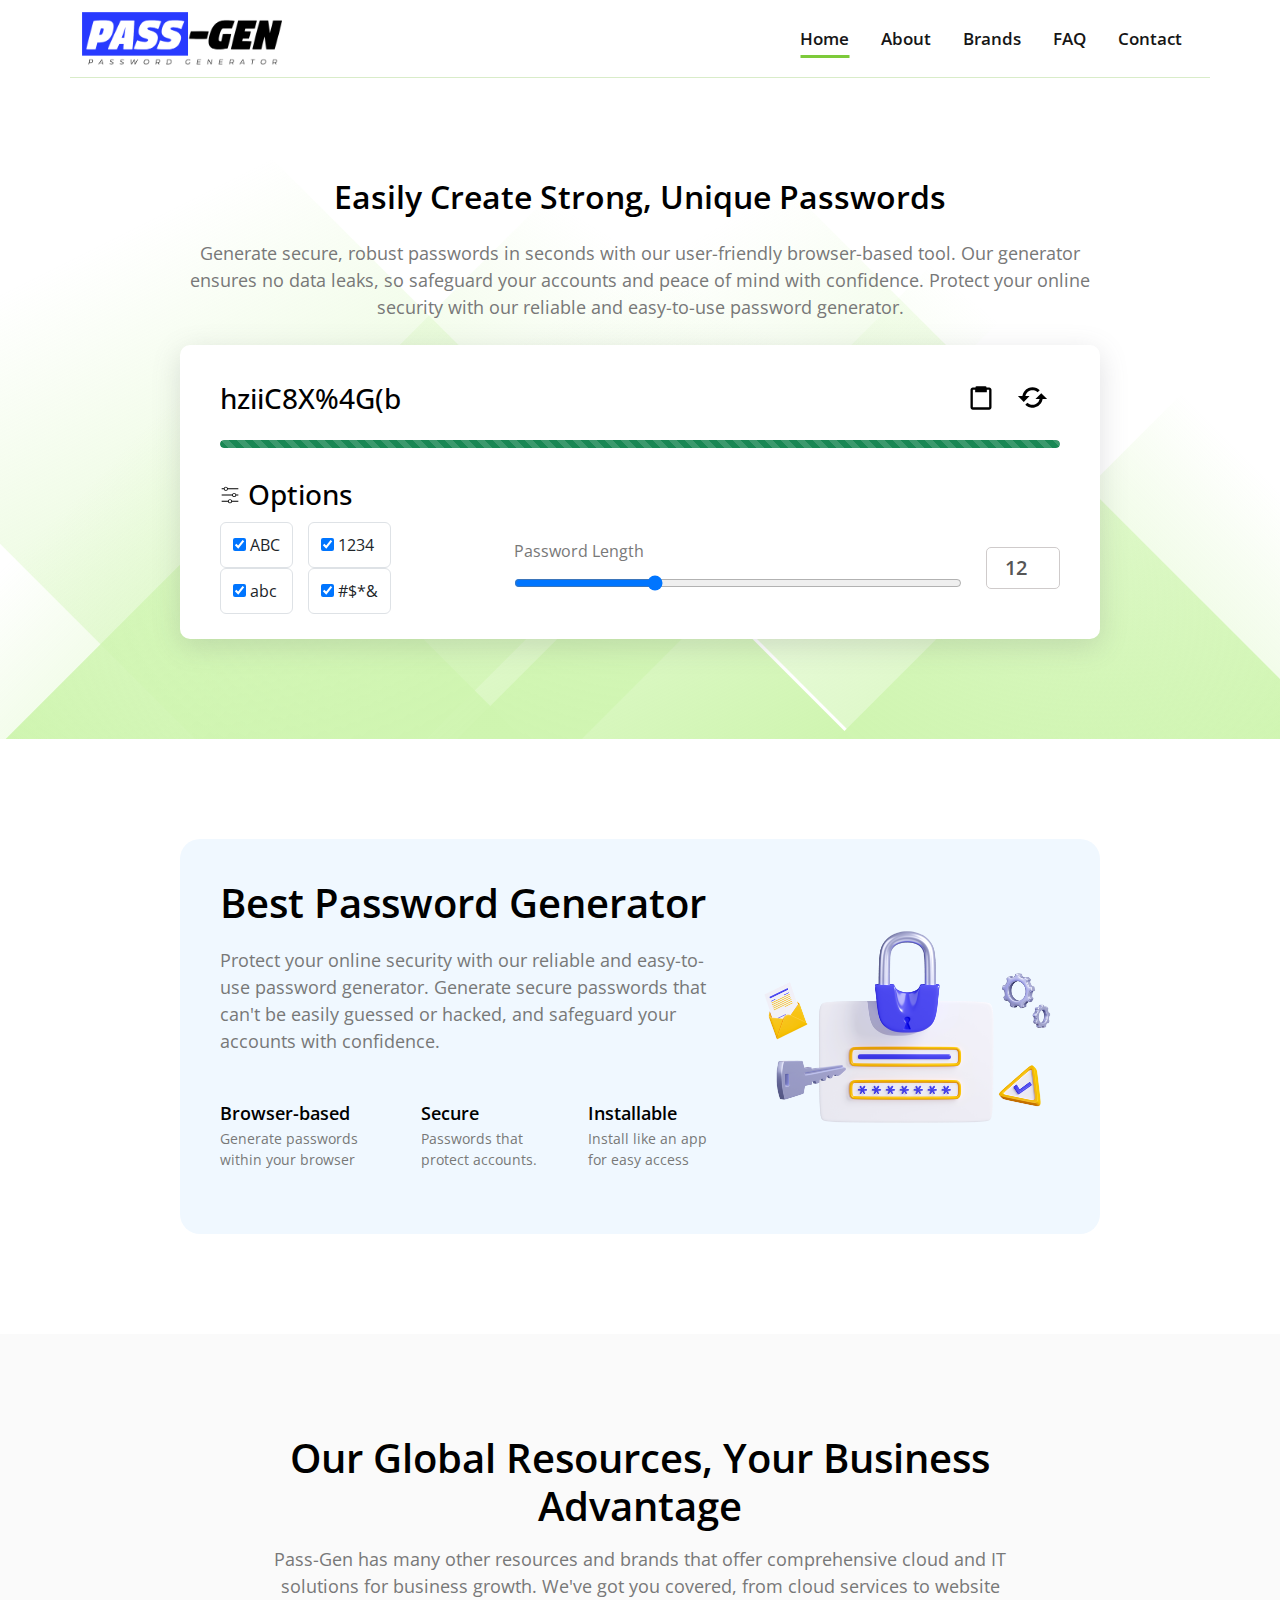
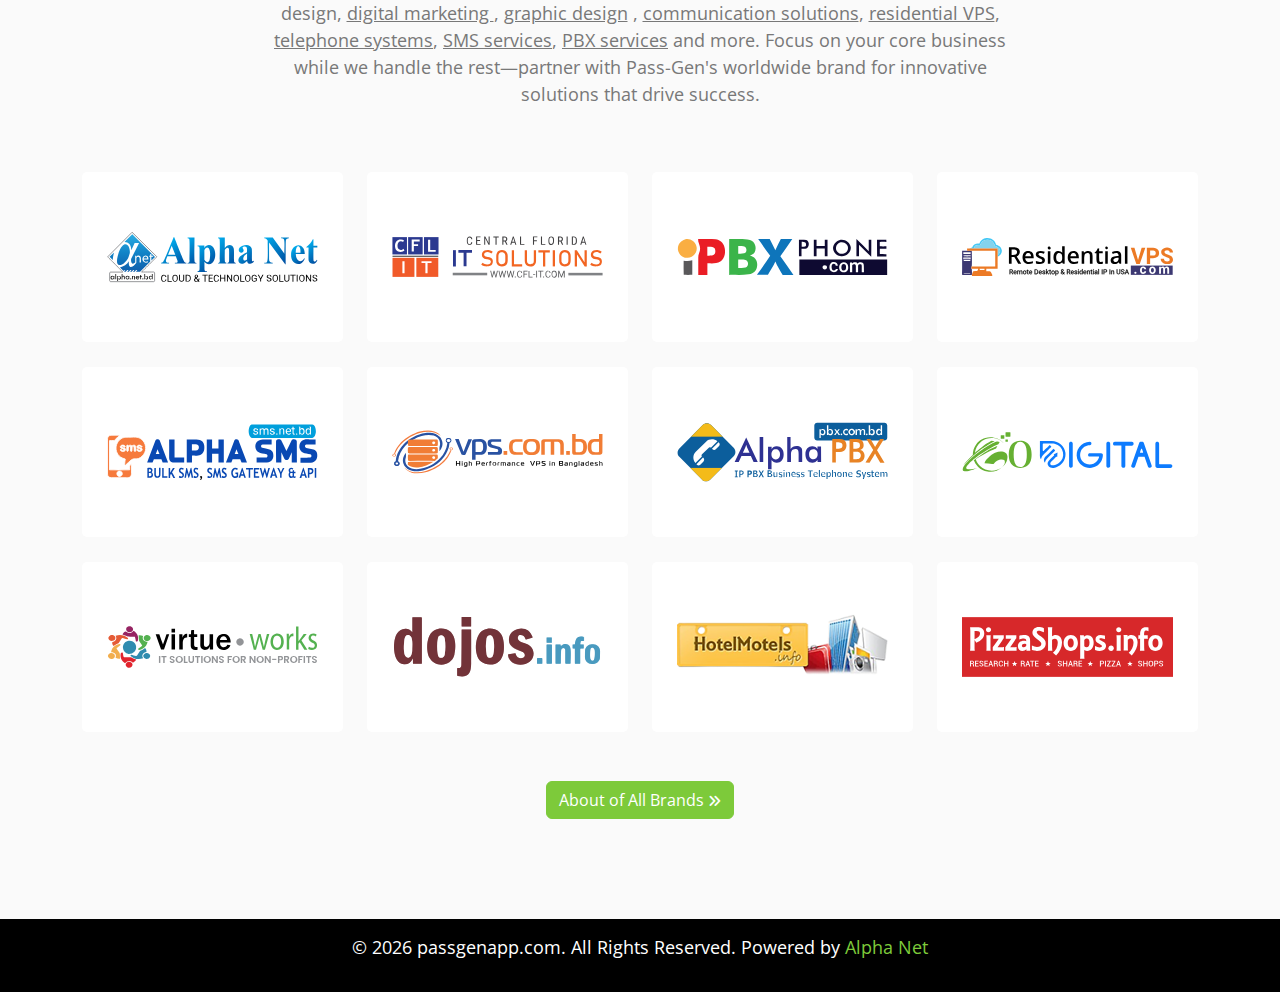
==== commit b57a9bf9: "Update index.html" ====
--- a/index.html
+++ b/index.html
@@ -108,11 +108,11 @@
           <a href="/passgenapp/"><img src="passgen-logo.png" width="200" alt="logo" loading="lazy" /></a>
         </div>
         <ul class="menu">
-          <li><a class="home" href="/passgenapp/">Home</a></li>
-          <li><a class="about" href="/passgenapp/about.html">About</a></li>
-          <li><a class="brand" href="/passgenapp/brands.html">Brands</a></li>
-          <li><a class="faq" href="/passgenapp/faq.html">FAQ</a></li>
-          <li><a class="contact" href="/passgenapp/contact.html">Contact</a></li>
+          <li><a class="home" href="/">Home</a></li>
+          <li><a class="about" href="/about.html">About</a></li>
+          <li><a class="brand" href="/brands.html">Brands</a></li>
+          <li><a class="faq" href="/faq.html">FAQ</a></li>
+          <li><a class="contact" href="/contact.html">Contact</a></li>
 
         </ul>
       </div>
@@ -443,4 +443,4 @@
 </body>
 
 
-</html>+</html>
